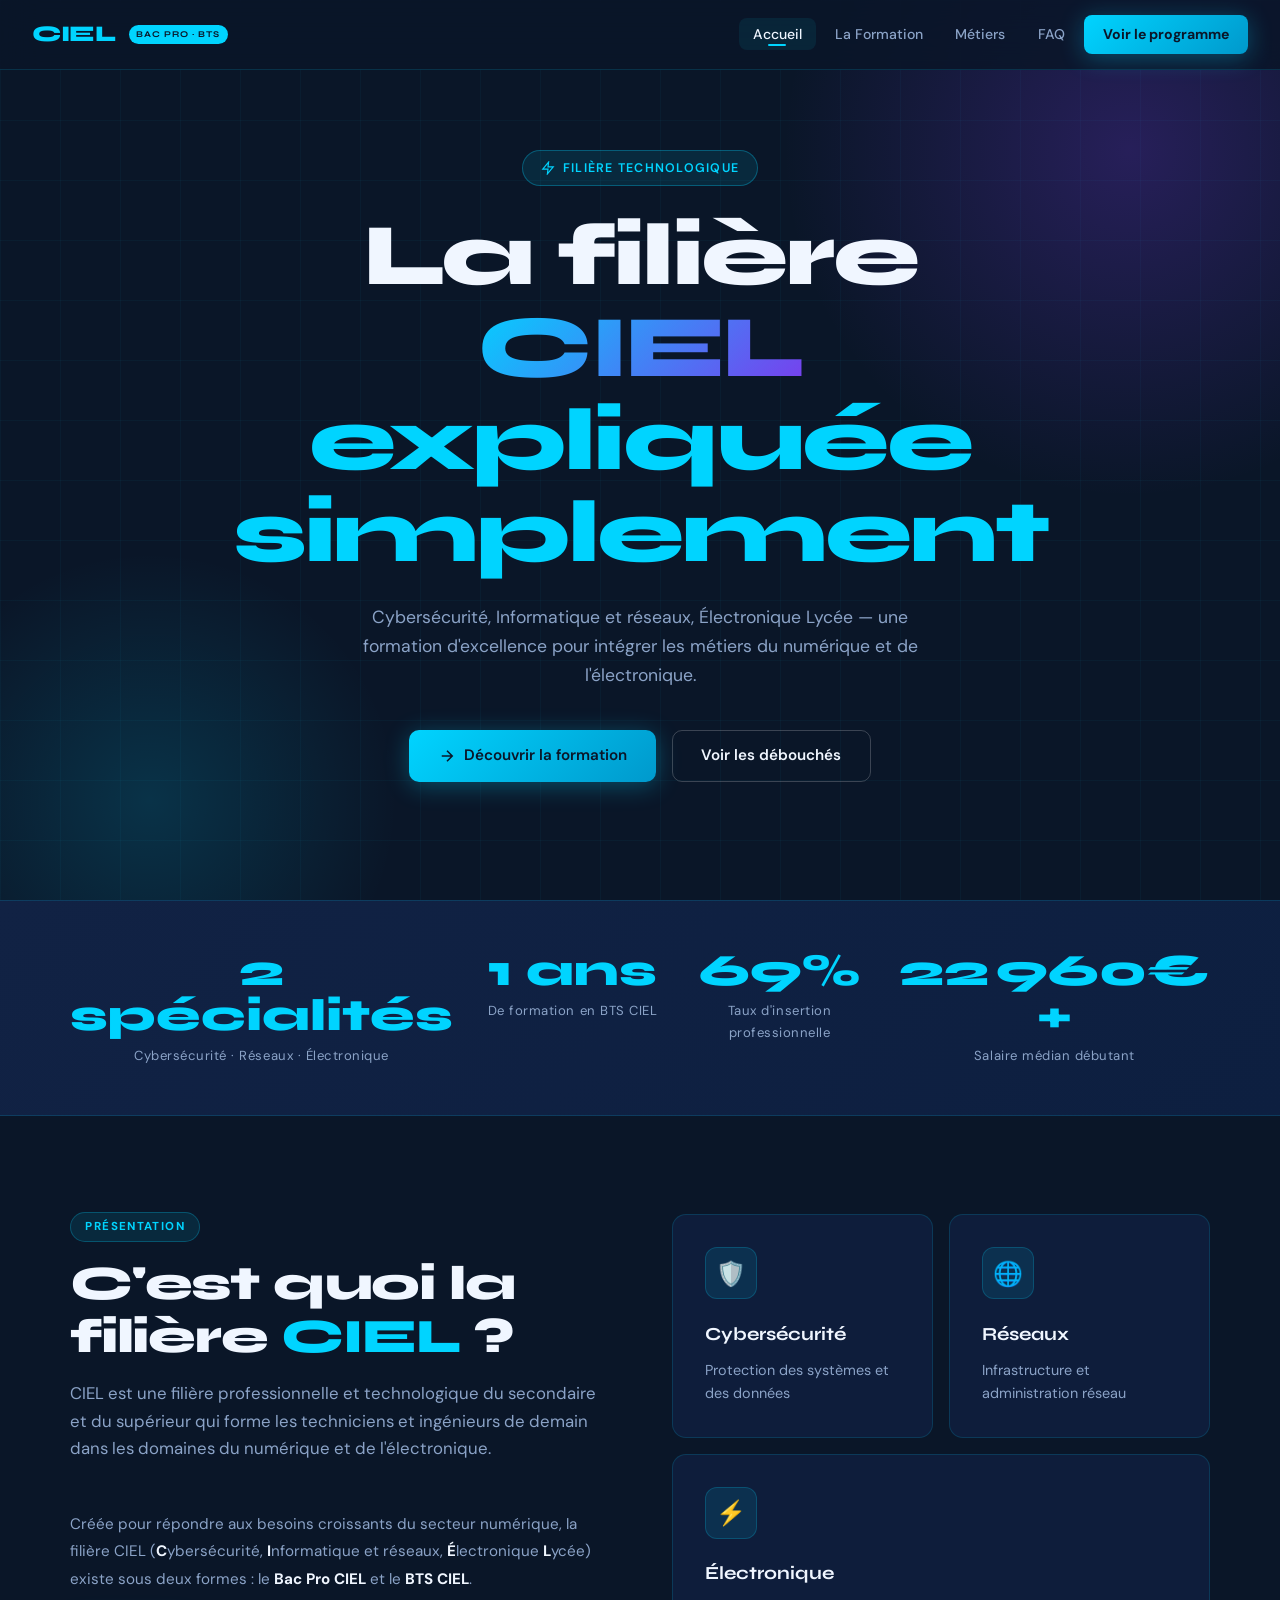
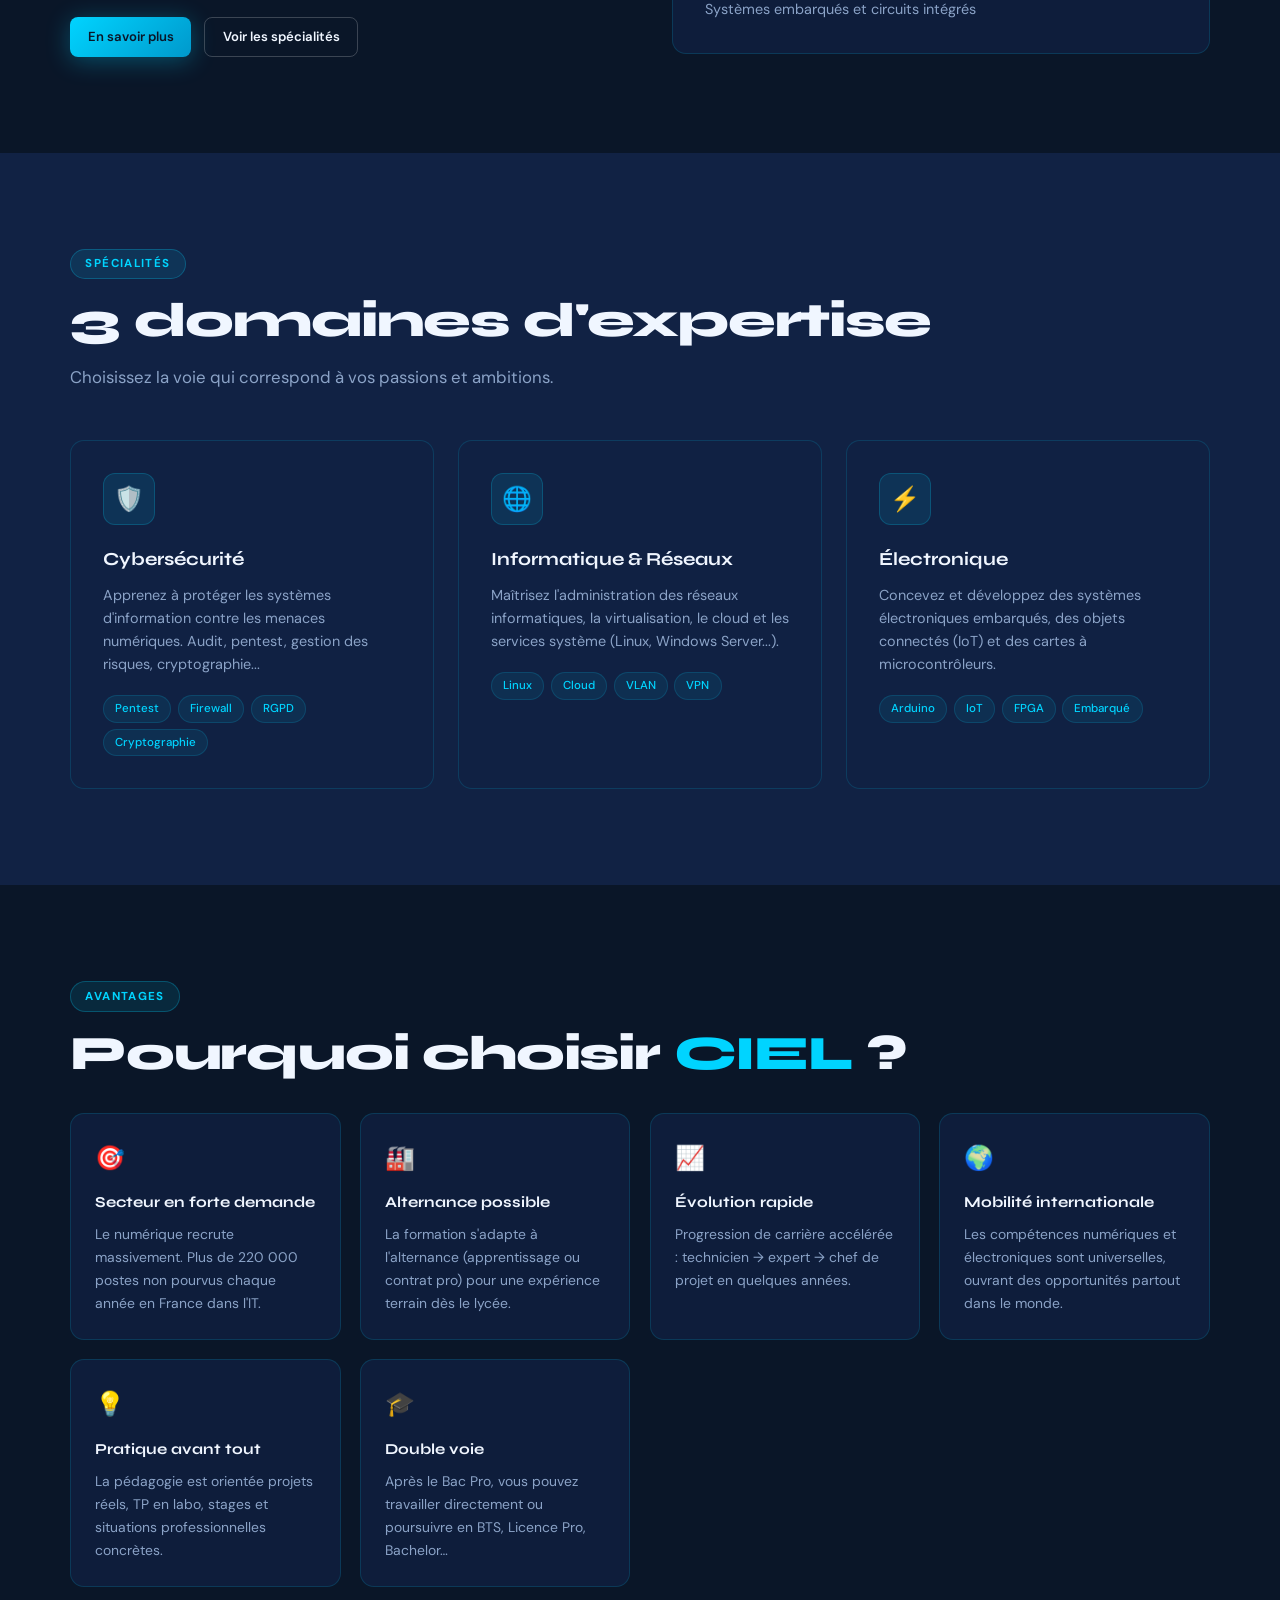
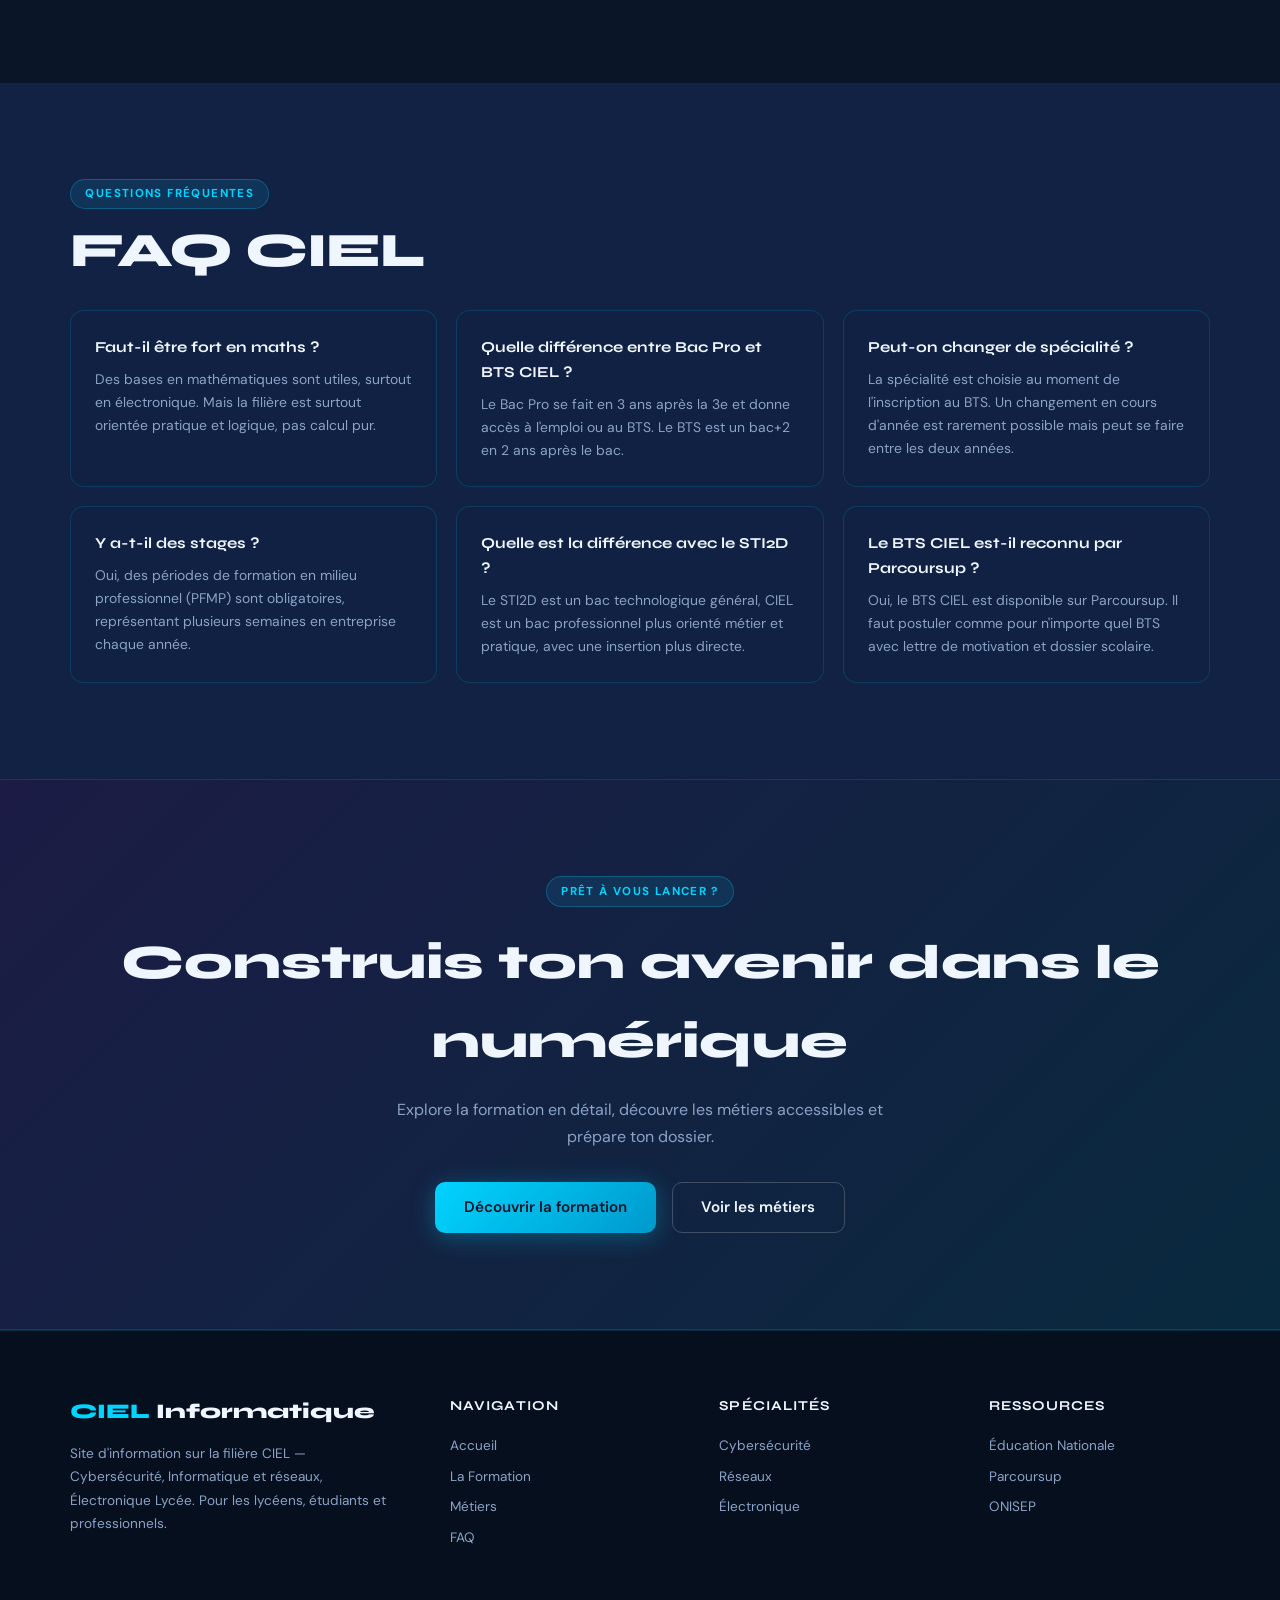
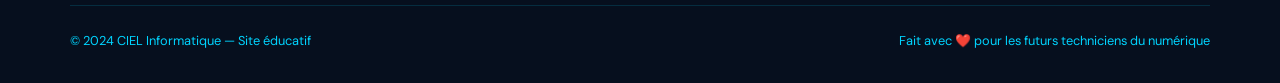
==== index.html @ 50c4d263 "feat: Ajout de la feuille de style et des styles globaux" ====
<!DOCTYPE html>
<html lang="fr">
<head>
  <meta charset="UTF-8" />
  <meta name="viewport" content="width=device-width, initial-scale=1.0" />
  <meta name="description" content="Tout savoir sur la filière CIEL — Cybersécurité, Informatique et réseaux, Électronique — au Bac Pro et BTS." />
  <title>CIEL — Filière Informatique & Électronique</title>
  <link rel="stylesheet" href="style.css" />
  <link rel="icon" href="data:image/svg+xml,<svg xmlns='http://www.w3.org/2000/svg' viewBox='0 0 100 100'><text y='.9em' font-size='90'>💻</text></svg>" />
</head>
<body>

<!-- ===== NAVIGATION ===== -->
<nav>
  <a href="index.html" class="nav-logo">
    <span>CIEL</span>
    <span class="badge">Bac Pro · BTS</span>
  </a>
  <ul class="nav-links">
    <li><a href="index.html" class="active">Accueil</a></li>
    <li><a href="formation.html">La Formation</a></li>
    <li><a href="metiers.html">Métiers</a></li>
    <li><a href="#faq">FAQ</a></li>
    <li><a href="formation.html#programme" class="nav-cta btn btn-primary btn-sm">Voir le programme</a></li>
  </ul>
  <div class="burger" aria-label="Menu" role="button" tabindex="0">
    <span></span><span></span><span></span>
  </div>
</nav>

<!-- ===== HERO ===== -->
<section class="hero">
  <div class="hero-blob2"></div>
  <div class="hero-content">
    <div class="hero-tag">
      <svg viewBox="0 0 24 24" fill="none" stroke="currentColor" stroke-width="2"><path d="M13 2L3 14h9l-1 8 10-12h-9l1-8z"/></svg>
      Filière Technologique
    </div>
    <h1>
      La filière<br>
      <span class="line-gradient">CIEL</span><br>
      <span class="line-accent">expliquée simplement</span>
    </h1>
    <p class="hero-desc">
      Cybersécurité, Informatique et réseaux, Électronique Lycée — une formation d'excellence pour intégrer les métiers du numérique et de l'électronique.
    </p>
    <div class="hero-btns">
      <a href="formation.html" class="btn btn-primary">
        <svg class="btn-icon" viewBox="0 0 24 24" fill="none" stroke="currentColor" stroke-width="2"><path d="M5 12h14M12 5l7 7-7 7"/></svg>
        Découvrir la formation
      </a>
      <a href="metiers.html" class="btn btn-outline">Voir les débouchés</a>
    </div>
  </div>
</section>

<!-- ===== STATS ===== -->
<div class="stats-band">
  <div class="stats-grid">
    <div class="stat-item reveal">
      <div class="stat-number" data-count="3" data-suffix=" spécialités">0 spécialités</div>
      <div class="stat-label">Cybersécurité · Réseaux · Électronique</div>
    </div>
    <div class="stat-item reveal">
      <div class="stat-number" data-count="2" data-suffix=" ans">0 ans</div>
      <div class="stat-label">De formation en BTS CIEL</div>
    </div>
    <div class="stat-item reveal">
      <div class="stat-number" data-count="85" data-suffix="%">0%</div>
      <div class="stat-label">Taux d'insertion professionnelle</div>
    </div>
    <div class="stat-item reveal">
      <div class="stat-number" data-count="28000" data-suffix="€+">0€</div>
      <div class="stat-label">Salaire médian débutant</div>
    </div>
  </div>
</div>

<!-- ===== C'EST QUOI CIEL ===== -->
<section id="quoi">
  <div class="section-inner">
    <div style="display:grid; grid-template-columns:1fr 1fr; gap:4rem; align-items:center;">
      <div class="reveal">
        <div class="section-tag">Présentation</div>
        <h2 class="section-title">C'est quoi la filière <span style="color:var(--accent)">CIEL</span> ?</h2>
        <p class="section-sub">
          CIEL est une filière professionnelle et technologique du secondaire et du supérieur qui forme les techniciens et ingénieurs de demain dans les domaines du numérique et de l'électronique.
        </p>
        <p style="color:var(--gris); font-size:.95rem; line-height:1.8; margin-bottom:1.5rem;">
          Créée pour répondre aux besoins croissants du secteur numérique, la filière CIEL (<strong style="color:var(--blanc)">C</strong>ybersécurité, <strong style="color:var(--blanc)">I</strong>nformatique et réseaux, <strong style="color:var(--blanc)">É</strong>lectronique <strong style="color:var(--blanc)">L</strong>ycée) existe sous deux formes : le <strong style="color:var(--blanc)">Bac Pro CIEL</strong> et le <strong style="color:var(--blanc)">BTS CIEL</strong>.
        </p>
        <div style="display:flex; gap:.8rem; flex-wrap:wrap;">
          <a href="formation.html" class="btn btn-primary btn-sm">En savoir plus</a>
          <a href="#specialites" class="btn btn-outline btn-sm">Voir les spécialités</a>
        </div>
      </div>
      <div class="reveal" style="display:grid; grid-template-columns:1fr 1fr; gap:1rem;">
        <div class="spec-card" style="--grad:linear-gradient(90deg,#00d4ff,#0099cc)">
          <div class="spec-icon">🛡️</div>
          <h3>Cybersécurité</h3>
          <p>Protection des systèmes et des données</p>
        </div>
        <div class="spec-card" style="--grad:linear-gradient(90deg,#7c3aed,#a855f7)">
          <div class="spec-icon">🌐</div>
          <h3>Réseaux</h3>
          <p>Infrastructure et administration réseau</p>
        </div>
        <div class="spec-card" style="grid-column:span 2; --grad:linear-gradient(90deg,#f59e0b,#f97316)">
          <div class="spec-icon">⚡</div>
          <h3>Électronique</h3>
          <p>Systèmes embarqués et circuits intégrés</p>
        </div>
      </div>
    </div>
  </div>
</section>

<!-- ===== LES 3 SPÉCIALITÉS ===== -->
<section id="specialites" style="background:var(--bleu-mid);">
  <div class="section-inner">
    <div class="section-tag reveal">Spécialités</div>
    <h2 class="section-title reveal">3 domaines d'expertise</h2>
    <p class="section-sub reveal">Choisissez la voie qui correspond à vos passions et ambitions.</p>
    <div class="specs-grid">

      <!-- Cybersécurité -->
      <div class="spec-card reveal" style="--grad:linear-gradient(90deg,#00d4ff,#0099cc)">
        <div class="spec-icon">🛡️</div>
        <h3>Cybersécurité</h3>
        <p>Apprenez à protéger les systèmes d'information contre les menaces numériques. Audit, pentest, gestion des risques, cryptographie...</p>
        <div class="spec-tag-row">
          <span class="tag-pill">Pentest</span>
          <span class="tag-pill">Firewall</span>
          <span class="tag-pill">RGPD</span>
          <span class="tag-pill">Cryptographie</span>
        </div>
      </div>

      <!-- Informatique & Réseaux -->
      <div class="spec-card reveal" style="--grad:linear-gradient(90deg,#7c3aed,#a855f7)">
        <div class="spec-icon">🌐</div>
        <h3>Informatique & Réseaux</h3>
        <p>Maîtrisez l'administration des réseaux informatiques, la virtualisation, le cloud et les services système (Linux, Windows Server...).</p>
        <div class="spec-tag-row">
          <span class="tag-pill">Linux</span>
          <span class="tag-pill">Cloud</span>
          <span class="tag-pill">VLAN</span>
          <span class="tag-pill">VPN</span>
        </div>
      </div>

      <!-- Électronique -->
      <div class="spec-card reveal" style="--grad:linear-gradient(90deg,#f59e0b,#f97316)">
        <div class="spec-icon">⚡</div>
        <h3>Électronique</h3>
        <p>Concevez et développez des systèmes électroniques embarqués, des objets connectés (IoT) et des cartes à microcontrôleurs.</p>
        <div class="spec-tag-row">
          <span class="tag-pill">Arduino</span>
          <span class="tag-pill">IoT</span>
          <span class="tag-pill">FPGA</span>
          <span class="tag-pill">Embarqué</span>
        </div>
      </div>

    </div>
  </div>
</section>

<!-- ===== POURQUOI CHOISIR CIEL ===== -->
<section id="pourquoi">
  <div class="section-inner">
    <div class="section-tag reveal">Avantages</div>
    <h2 class="section-title reveal">Pourquoi choisir <span style="color:var(--accent)">CIEL</span> ?</h2>
    <div style="display:grid; grid-template-columns:repeat(auto-fit, minmax(260px,1fr)); gap:1.2rem; margin-top:2rem;">

      <div class="faq-item reveal">
        <div style="font-size:1.5rem; margin-bottom:.8rem;">🎯</div>
        <h4>Secteur en forte demande</h4>
        <p>Le numérique recrute massivement. Plus de 220 000 postes non pourvus chaque année en France dans l'IT.</p>
      </div>
      <div class="faq-item reveal">
        <div style="font-size:1.5rem; margin-bottom:.8rem;">🏭</div>
        <h4>Alternance possible</h4>
        <p>La formation s'adapte à l'alternance (apprentissage ou contrat pro) pour une expérience terrain dès le lycée.</p>
      </div>
      <div class="faq-item reveal">
        <div style="font-size:1.5rem; margin-bottom:.8rem;">📈</div>
        <h4>Évolution rapide</h4>
        <p>Progression de carrière accélérée : technicien → expert → chef de projet en quelques années.</p>
      </div>
      <div class="faq-item reveal">
        <div style="font-size:1.5rem; margin-bottom:.8rem;">🌍</div>
        <h4>Mobilité internationale</h4>
        <p>Les compétences numériques et électroniques sont universelles, ouvrant des opportunités partout dans le monde.</p>
      </div>
      <div class="faq-item reveal">
        <div style="font-size:1.5rem; margin-bottom:.8rem;">💡</div>
        <h4>Pratique avant tout</h4>
        <p>La pédagogie est orientée projets réels, TP en labo, stages et situations professionnelles concrètes.</p>
      </div>
      <div class="faq-item reveal">
        <div style="font-size:1.5rem; margin-bottom:.8rem;">🎓</div>
        <h4>Double voie</h4>
        <p>Après le Bac Pro, vous pouvez travailler directement ou poursuivre en BTS, Licence Pro, Bachelor…</p>
      </div>

    </div>
  </div>
</section>

<!-- ===== FAQ ===== -->
<section id="faq" style="background:var(--bleu-mid);">
  <div class="section-inner">
    <div class="section-tag reveal">Questions fréquentes</div>
    <h2 class="section-title reveal">FAQ CIEL</h2>
    <div class="faq-grid" style="margin-top:2rem;">

      <div class="faq-item reveal">
        <h4>Faut-il être fort en maths ?</h4>
        <p>Des bases en mathématiques sont utiles, surtout en électronique. Mais la filière est surtout orientée pratique et logique, pas calcul pur.</p>
      </div>
      <div class="faq-item reveal">
        <h4>Quelle différence entre Bac Pro et BTS CIEL ?</h4>
        <p>Le Bac Pro se fait en 3 ans après la 3e et donne accès à l'emploi ou au BTS. Le BTS est un bac+2 en 2 ans après le bac.</p>
      </div>
      <div class="faq-item reveal">
        <h4>Peut-on changer de spécialité ?</h4>
        <p>La spécialité est choisie au moment de l'inscription au BTS. Un changement en cours d'année est rarement possible mais peut se faire entre les deux années.</p>
      </div>
      <div class="faq-item reveal">
        <h4>Y a-t-il des stages ?</h4>
        <p>Oui, des périodes de formation en milieu professionnel (PFMP) sont obligatoires, représentant plusieurs semaines en entreprise chaque année.</p>
      </div>
      <div class="faq-item reveal">
        <h4>Quelle est la différence avec le STI2D ?</h4>
        <p>Le STI2D est un bac technologique général, CIEL est un bac professionnel plus orienté métier et pratique, avec une insertion plus directe.</p>
      </div>
      <div class="faq-item reveal">
        <h4>Le BTS CIEL est-il reconnu par Parcoursup ?</h4>
        <p>Oui, le BTS CIEL est disponible sur Parcoursup. Il faut postuler comme pour n'importe quel BTS avec lettre de motivation et dossier scolaire.</p>
      </div>

    </div>
  </div>
</section>

<!-- ===== CTA ===== -->
<section class="cta-section">
  <div class="reveal">
    <div class="section-tag" style="display:inline-block; margin-bottom:1rem;">Prêt à vous lancer ?</div>
    <h2>Construis ton avenir dans le numérique</h2>
    <p>Explore la formation en détail, découvre les métiers accessibles et prépare ton dossier.</p>
    <div style="display:flex; gap:1rem; justify-content:center; flex-wrap:wrap;">
      <a href="formation.html" class="btn btn-primary">Découvrir la formation</a>
      <a href="metiers.html" class="btn btn-outline">Voir les métiers</a>
    </div>
  </div>
</section>

<!-- ===== FOOTER ===== -->
<footer>
  <div class="footer-inner">
    <div class="footer-top">
      <div class="footer-brand">
        <div class="footer-logo"><span>CIEL</span> Informatique</div>
        <p>Site d'information sur la filière CIEL — Cybersécurité, Informatique et réseaux, Électronique Lycée. Pour les lycéens, étudiants et professionnels.</p>
      </div>
      <div class="footer-col">
        <h5>Navigation</h5>
        <a href="index.html">Accueil</a>
        <a href="formation.html">La Formation</a>
        <a href="metiers.html">Métiers</a>
        <a href="#faq">FAQ</a>
      </div>
      <div class="footer-col">
        <h5>Spécialités</h5>
        <a href="formation.html#cybersec">Cybersécurité</a>
        <a href="formation.html#reseaux">Réseaux</a>
        <a href="formation.html#elec">Électronique</a>
      </div>
      <div class="footer-col">
        <h5>Ressources</h5>
        <a href="https://www.education.gouv.fr" target="_blank" rel="noopener">Éducation Nationale</a>
        <a href="https://www.parcoursup.gouv.fr" target="_blank" rel="noopener">Parcoursup</a>
        <a href="https://www.onisep.fr" target="_blank" rel="noopener">ONISEP</a>
      </div>
    </div>
    <div class="footer-bottom">
      <span>© 2024 CIEL Informatique — Site éducatif</span>
      <span>Fait avec <span>❤️</span> pour les futurs techniciens du numérique</span>
    </div>
  </div>
</footer>

<script src="script.js"></script>
</body>
</html>
---- style.css ----
/* ===========================
   CIEL — Stylesheet Global
   =========================== */

@import url('https://fonts.googleapis.com/css2?family=Syne:wght@400;600;700;800&family=DM+Sans:ital,wght@0,300;0,400;0,500;1,300&display=swap');

/* ---- Variables ---- */
:root {
  --bleu:       #0a1628;
  --bleu-mid:   #112244;
  --accent:     #00d4ff;
  --accent2:    #7c3aed;
  --jaune:      #f59e0b;
  --blanc:      #f0f6ff;
  --gris:       #8ba3c7;
  --card-bg:    rgba(17, 34, 68, 0.7);
  --border:     rgba(0, 212, 255, 0.15);
  --radius:     14px;
  --transition: .35s cubic-bezier(.4,0,.2,1);
}

/* ---- Reset ---- */
*, *::before, *::after { box-sizing: border-box; margin: 0; padding: 0; }
html { scroll-behavior: smooth; font-size: 16px; }
body {
  font-family: 'DM Sans', sans-serif;
  background: var(--bleu);
  color: var(--blanc);
  overflow-x: hidden;
  line-height: 1.65;
}
img { max-width: 100%; display: block; }
a { color: inherit; text-decoration: none; }
ul { list-style: none; }

/* ---- Scrollbar ---- */
::-webkit-scrollbar { width: 6px; }
::-webkit-scrollbar-track { background: var(--bleu); }
::-webkit-scrollbar-thumb { background: var(--accent); border-radius: 3px; }

/* ============================
   NAVIGATION
   ============================ */
nav {
  position: fixed; top: 0; left: 0; right: 0; z-index: 999;
  padding: 0 2rem;
  display: flex; align-items: center; justify-content: space-between;
  height: 70px;
  background: rgba(10, 22, 40, 0.85);
  backdrop-filter: blur(18px);
  border-bottom: 1px solid var(--border);
  transition: background var(--transition);
}
nav.scrolled { background: rgba(10, 22, 40, 0.98); }

.nav-logo {
  display: flex; align-items: center; gap: .6rem;
  font-family: 'Syne', sans-serif;
  font-size: 1.4rem; font-weight: 800;
  letter-spacing: -.02em;
}
.nav-logo span { color: var(--accent); }
.nav-logo .badge {
  font-size: .55rem; font-weight: 700; letter-spacing: .12em;
  background: var(--accent); color: var(--bleu);
  padding: 2px 7px; border-radius: 50px; margin-left: 4px;
  text-transform: uppercase;
}

.nav-links { display: flex; align-items: center; gap: .25rem; }
.nav-links a {
  padding: .45rem .9rem;
  border-radius: 8px;
  font-size: .88rem; font-weight: 500;
  color: var(--gris);
  transition: color var(--transition), background var(--transition);
  position: relative;
}
.nav-links a:hover, .nav-links a.active {
  color: var(--blanc);
  background: rgba(0,212,255,.08);
}
.nav-links a.active::after {
  content: '';
  position: absolute; bottom: 4px; left: 50%; transform: translateX(-50%);
  width: 18px; height: 2px;
  background: var(--accent); border-radius: 2px;
}

.nav-cta {
  background: linear-gradient(135deg, var(--accent), var(--accent2));
  color: var(--bleu) !important;
  font-weight: 700 !important;
  padding: .5rem 1.2rem !important;
}
.nav-cta:hover { opacity: .85; transform: translateY(-1px); }

/* Burger */
.burger { display: none; flex-direction: column; gap: 5px; cursor: pointer; padding: 4px; }
.burger span {
  display: block; width: 24px; height: 2px;
  background: var(--blanc); border-radius: 2px;
  transition: transform .3s, opacity .3s;
}
.burger.open span:nth-child(1) { transform: translateY(7px) rotate(45deg); }
.burger.open span:nth-child(2) { opacity: 0; }
.burger.open span:nth-child(3) { transform: translateY(-7px) rotate(-45deg); }

/* ============================
   HERO
   ============================ */
.hero {
  min-height: 100vh;
  display: flex; align-items: center; justify-content: center;
  padding: 6rem 2rem 4rem;
  position: relative;
  overflow: hidden;
}

/* Grille animée en fond */
.hero::before {
  content: '';
  position: absolute; inset: 0;
  background-image:
    linear-gradient(rgba(0,212,255,.04) 1px, transparent 1px),
    linear-gradient(90deg, rgba(0,212,255,.04) 1px, transparent 1px);
  background-size: 60px 60px;
  animation: gridMove 20s linear infinite;
}
@keyframes gridMove {
  0%   { transform: translateY(0); }
  100% { transform: translateY(60px); }
}

/* Blob lumineux */
.hero::after {
  content: '';
  position: absolute;
  width: 700px; height: 700px;
  top: -200px; right: -200px;
  border-radius: 50%;
  background: radial-gradient(circle, rgba(124,58,237,.25) 0%, transparent 70%);
  pointer-events: none;
}
.hero-blob2 {
  position: absolute;
  width: 500px; height: 500px;
  bottom: -150px; left: -100px;
  border-radius: 50%;
  background: radial-gradient(circle, rgba(0,212,255,.15) 0%, transparent 70%);
  pointer-events: none;
}

.hero-content {
  position: relative; z-index: 1;
  max-width: 820px; text-align: center;
}

.hero-tag {
  display: inline-flex; align-items: center; gap: .5rem;
  background: rgba(0,212,255,.1);
  border: 1px solid rgba(0,212,255,.3);
  border-radius: 50px;
  padding: .4rem 1.1rem;
  font-size: .78rem; font-weight: 600; letter-spacing: .1em;
  color: var(--accent); text-transform: uppercase;
  margin-bottom: 1.5rem;
  animation: fadeDown .7s ease both;
}
.hero-tag svg { width: 14px; height: 14px; }

.hero h1 {
  font-family: 'Syne', sans-serif;
  font-size: clamp(2.8rem, 7vw, 5.5rem);
  font-weight: 800;
  line-height: 1.05;
  letter-spacing: -.03em;
  margin-bottom: 1.5rem;
  animation: fadeDown .7s .1s ease both;
}
.hero h1 .line-accent { color: var(--accent); }
.hero h1 .line-gradient {
  background: linear-gradient(135deg, var(--accent), var(--accent2));
  -webkit-background-clip: text;
  -webkit-text-fill-color: transparent;
  background-clip: text;
}

.hero-desc {
  font-size: 1.1rem; color: var(--gris); max-width: 580px; margin: 0 auto 2.5rem;
  animation: fadeDown .7s .2s ease both;
}

.hero-btns {
  display: flex; gap: 1rem; justify-content: center; flex-wrap: wrap;
  animation: fadeDown .7s .3s ease both;
}

/* ============================
   BOUTONS
   ============================ */
.btn {
  display: inline-flex; align-items: center; gap: .5rem;
  padding: .75rem 1.8rem;
  border-radius: 10px;
  font-family: 'DM Sans', sans-serif;
  font-size: .95rem; font-weight: 600;
  cursor: pointer; border: none;
  transition: transform var(--transition), box-shadow var(--transition), opacity var(--transition);
  text-decoration: none;
}
.btn:hover { transform: translateY(-2px); }
.btn:active { transform: translateY(0); }

.btn-primary {
  background: linear-gradient(135deg, var(--accent), #0099cc);
  color: var(--bleu);
  box-shadow: 0 4px 24px rgba(0,212,255,.3);
}
.btn-primary:hover { box-shadow: 0 8px 32px rgba(0,212,255,.45); }

.btn-outline {
  background: transparent;
  color: var(--blanc);
  border: 1px solid rgba(255,255,255,.2);
}
.btn-outline:hover { background: rgba(255,255,255,.06); border-color: rgba(255,255,255,.4); }

.btn-purple {
  background: linear-gradient(135deg, var(--accent2), #a855f7);
  color: #fff;
  box-shadow: 0 4px 24px rgba(124,58,237,.3);
}
.btn-purple:hover { box-shadow: 0 8px 32px rgba(124,58,237,.45); }

.btn-sm { padding: .5rem 1.1rem; font-size: .82rem; border-radius: 8px; }
.btn-icon { width: 18px; height: 18px; flex-shrink: 0; }

/* ============================
   SECTIONS COMMUNES
   ============================ */
section { padding: 6rem 2rem; }

.section-inner { max-width: 1140px; margin: 0 auto; }

.section-tag {
  display: inline-block;
  background: rgba(0,212,255,.1);
  border: 1px solid rgba(0,212,255,.25);
  border-radius: 50px;
  padding: .3rem .9rem;
  font-size: .72rem; font-weight: 700; letter-spacing: .12em;
  color: var(--accent); text-transform: uppercase;
  margin-bottom: 1rem;
}

.section-title {
  font-family: 'Syne', sans-serif;
  font-size: clamp(2rem, 4vw, 3rem);
  font-weight: 800; letter-spacing: -.025em;
  line-height: 1.1;
  margin-bottom: 1rem;
}

.section-sub { color: var(--gris); max-width: 560px; margin-bottom: 3rem; font-size: 1.05rem; }

/* ============================
   STATS BAND
   ============================ */
.stats-band {
  background: linear-gradient(135deg, var(--bleu-mid), #0d1f40);
  border-top: 1px solid var(--border);
  border-bottom: 1px solid var(--border);
  padding: 3rem 2rem;
}
.stats-grid {
  max-width: 1140px; margin: 0 auto;
  display: grid; grid-template-columns: repeat(4, 1fr);
  gap: 2rem; text-align: center;
}
.stat-item {}
.stat-number {
  font-family: 'Syne', sans-serif;
  font-size: 2.8rem; font-weight: 800;
  color: var(--accent);
  line-height: 1;
}
.stat-label { font-size: .82rem; color: var(--gris); margin-top: .4rem; letter-spacing: .04em; }

/* ============================
   CARDS SPÉCIALITÉS
   ============================ */
.specs-grid {
  display: grid;
  grid-template-columns: repeat(auto-fit, minmax(300px, 1fr));
  gap: 1.5rem;
}

.spec-card {
  background: var(--card-bg);
  border: 1px solid var(--border);
  border-radius: var(--radius);
  padding: 2rem;
  position: relative;
  overflow: hidden;
  transition: transform var(--transition), border-color var(--transition), box-shadow var(--transition);
  cursor: pointer;
}
.spec-card::before {
  content: '';
  position: absolute; top: 0; left: 0; right: 0;
  height: 3px;
  background: var(--grad, linear-gradient(90deg, var(--accent), var(--accent2)));
  opacity: 0;
  transition: opacity var(--transition);
}
.spec-card:hover { transform: translateY(-5px); border-color: rgba(0,212,255,.35); box-shadow: 0 20px 50px rgba(0,0,0,.4); }
.spec-card:hover::before { opacity: 1; }

.spec-icon {
  width: 52px; height: 52px;
  background: rgba(0,212,255,.1);
  border: 1px solid rgba(0,212,255,.2);
  border-radius: 12px;
  display: flex; align-items: center; justify-content: center;
  margin-bottom: 1.2rem;
  font-size: 1.5rem;
}
.spec-card h3 {
  font-family: 'Syne', sans-serif;
  font-size: 1.15rem; font-weight: 700;
  margin-bottom: .6rem;
}
.spec-card p { font-size: .9rem; color: var(--gris); line-height: 1.6; }
.spec-tag-row { display: flex; flex-wrap: wrap; gap: .4rem; margin-top: 1.2rem; }
.tag-pill {
  background: rgba(0,212,255,.08);
  border: 1px solid rgba(0,212,255,.15);
  border-radius: 50px;
  padding: .2rem .7rem;
  font-size: .72rem; color: var(--accent); font-weight: 500;
}

/* ============================
   PROGRAMME / ACCORDION
   ============================ */
.programme-section { background: var(--bleu-mid); }

.accordion-list { display: flex; flex-direction: column; gap: .75rem; max-width: 780px; }

.accordion-item {
  background: var(--card-bg);
  border: 1px solid var(--border);
  border-radius: var(--radius);
  overflow: hidden;
}
.accordion-header {
  width: 100%;
  display: flex; align-items: center; justify-content: space-between;
  padding: 1.1rem 1.4rem;
  background: none; border: none; cursor: pointer;
  color: var(--blanc);
  font-family: 'DM Sans', sans-serif;
  font-size: .97rem; font-weight: 600;
  text-align: left;
  transition: background var(--transition);
  gap: 1rem;
}
.accordion-header:hover { background: rgba(0,212,255,.05); }
.accordion-icon {
  width: 22px; height: 22px; flex-shrink: 0;
  border-radius: 50%;
  background: rgba(0,212,255,.12);
  display: flex; align-items: center; justify-content: center;
  transition: transform var(--transition), background var(--transition);
}
.accordion-icon svg { width: 12px; height: 12px; stroke: var(--accent); }
.accordion-item.open .accordion-icon { transform: rotate(180deg); background: var(--accent); }
.accordion-item.open .accordion-icon svg { stroke: var(--bleu); }

.accordion-body {
  max-height: 0; overflow: hidden;
  transition: max-height .4s cubic-bezier(.4,0,.2,1), padding .3s;
}
.accordion-body.open { max-height: 600px; }
.accordion-body-inner {
  padding: 0 1.4rem 1.4rem;
  color: var(--gris); font-size: .9rem; line-height: 1.7;
}
.accordion-body-inner ul { margin-top: .6rem; padding-left: 1rem; }
.accordion-body-inner li { margin-bottom: .35rem; position: relative; }
.accordion-body-inner li::before {
  content: '→'; position: absolute; left: -1rem; color: var(--accent);
}

/* ============================
   DÉBOUCHÉS CARDS
   ============================ */
.metiers-grid {
  display: grid;
  grid-template-columns: repeat(auto-fit, minmax(260px, 1fr));
  gap: 1.5rem;
}
.metier-card {
  background: var(--card-bg);
  border: 1px solid var(--border);
  border-radius: var(--radius);
  padding: 1.8rem;
  display: flex; flex-direction: column;
  transition: transform var(--transition), border-color var(--transition);
}
.metier-card:hover { transform: translateY(-4px); border-color: rgba(124,58,237,.4); }
.metier-card .emoji { font-size: 2rem; margin-bottom: 1rem; }
.metier-card h3 {
  font-family: 'Syne', sans-serif; font-weight: 700;
  margin-bottom: .5rem; font-size: 1rem;
}
.metier-card p { font-size: .85rem; color: var(--gris); flex: 1; }
.metier-card .salary {
  margin-top: 1rem;
  font-size: .78rem; font-weight: 700;
  color: var(--jaune);
  background: rgba(245,158,11,.1);
  border: 1px solid rgba(245,158,11,.2);
  padding: .25rem .7rem; border-radius: 50px;
  display: inline-block;
}

/* ============================
   POURSUITE ETUDES
   ============================ */
.etudes-grid {
  display: grid;
  grid-template-columns: repeat(auto-fit, minmax(200px, 1fr));
  gap: 1.2rem;
}
.etude-card {
  background: var(--card-bg);
  border: 1px solid var(--border);
  border-radius: var(--radius);
  padding: 1.5rem;
  text-align: center;
  transition: transform var(--transition), border-color var(--transition);
}
.etude-card:hover { transform: translateY(-4px); border-color: rgba(0,212,255,.35); }
.etude-card .niveau {
  font-family: 'Syne', sans-serif;
  font-size: 1.8rem; font-weight: 800;
  color: var(--accent);
}
.etude-card h4 { font-size: .9rem; font-weight: 600; margin: .4rem 0 .3rem; }
.etude-card p { font-size: .78rem; color: var(--gris); }

/* ============================
   TIMELINE
   ============================ */
.timeline { position: relative; max-width: 700px; padding-left: 2rem; }
.timeline::before {
  content: '';
  position: absolute; left: 0; top: 0; bottom: 0;
  width: 2px;
  background: linear-gradient(to bottom, var(--accent), var(--accent2));
}
.tl-item { position: relative; margin-bottom: 2.5rem; }
.tl-dot {
  position: absolute; left: -2.55rem; top: 4px;
  width: 14px; height: 14px;
  border-radius: 50%;
  background: var(--accent);
  border: 3px solid var(--bleu);
  box-shadow: 0 0 0 3px rgba(0,212,255,.2);
}
.tl-year {
  font-size: .72rem; font-weight: 700; letter-spacing: .12em;
  color: var(--accent); text-transform: uppercase;
  margin-bottom: .3rem;
}
.tl-item h3 {
  font-family: 'Syne', sans-serif; font-weight: 700;
  font-size: 1rem; margin-bottom: .35rem;
}
.tl-item p { font-size: .88rem; color: var(--gris); }

/* ============================
   FAQ
   ============================ */
.faq-grid { display: grid; grid-template-columns: repeat(auto-fit, minmax(300px, 1fr)); gap: 1.2rem; }
.faq-item {
  background: var(--card-bg);
  border: 1px solid var(--border);
  border-radius: var(--radius);
  padding: 1.5rem;
}
.faq-item h4 { font-family: 'Syne', sans-serif; font-weight: 700; margin-bottom: .5rem; font-size: .95rem; }
.faq-item p { font-size: .87rem; color: var(--gris); }

/* ============================
   CTA SECTION
   ============================ */
.cta-section {
  background: linear-gradient(135deg, rgba(124,58,237,.15), rgba(0,212,255,.1));
  border-top: 1px solid var(--border);
  border-bottom: 1px solid var(--border);
  text-align: center; padding: 6rem 2rem;
}
.cta-section h2 {
  font-family: 'Syne', sans-serif;
  font-size: clamp(1.8rem, 4vw, 3rem);
  font-weight: 800; margin-bottom: 1rem;
}
.cta-section p { color: var(--gris); max-width: 500px; margin: 0 auto 2rem; }

/* ============================
   FOOTER
   ============================ */
footer {
  background: #060f1e;
  border-top: 1px solid var(--border);
  padding: 4rem 2rem 2rem;
}
.footer-inner { max-width: 1140px; margin: 0 auto; }
.footer-top {
  display: grid;
  grid-template-columns: 1.5fr repeat(3, 1fr);
  gap: 3rem;
  margin-bottom: 3rem;
}
.footer-brand { }
.footer-logo {
  font-family: 'Syne', sans-serif;
  font-size: 1.3rem; font-weight: 800;
  margin-bottom: .8rem;
}
.footer-logo span { color: var(--accent); }
.footer-brand p { font-size: .85rem; color: var(--gris); line-height: 1.7; }

.footer-col h5 {
  font-family: 'Syne', sans-serif;
  font-size: .85rem; font-weight: 700;
  letter-spacing: .08em; text-transform: uppercase;
  color: var(--blanc); margin-bottom: 1.1rem;
}
.footer-col a {
  display: block; font-size: .85rem;
  color: var(--gris); margin-bottom: .5rem;
  transition: color var(--transition);
}
.footer-col a:hover { color: var(--accent); }

.footer-bottom {
  border-top: 1px solid var(--border);
  padding-top: 1.5rem;
  display: flex; justify-content: space-between; align-items: center;
  flex-wrap: wrap; gap: 1rem;
  font-size: .8rem; color: var(--gris);
}
.footer-bottom span { color: var(--accent); }

/* ============================
   PAGE INTERNE HERO
   ============================ */
.page-hero {
  padding: 9rem 2rem 4rem;
  text-align: center;
  position: relative; overflow: hidden;
}
.page-hero::before {
  content: '';
  position: absolute; inset: 0;
  background-image:
    linear-gradient(rgba(0,212,255,.03) 1px, transparent 1px),
    linear-gradient(90deg, rgba(0,212,255,.03) 1px, transparent 1px);
  background-size: 50px 50px;
}
.page-hero-content { position: relative; z-index: 1; max-width: 700px; margin: 0 auto; }
.page-hero h1 {
  font-family: 'Syne', sans-serif;
  font-size: clamp(2.2rem, 5vw, 3.8rem);
  font-weight: 800; letter-spacing: -.025em; margin-bottom: 1rem;
}
.page-hero p { color: var(--gris); font-size: 1.05rem; }

/* ============================
   REVEAL ANIMATIONS
   ============================ */
.reveal {
  opacity: 0; transform: translateY(30px);
  transition: opacity .7s ease, transform .7s ease;
}
.reveal.visible { opacity: 1; transform: none; }

@keyframes fadeDown {
  from { opacity: 0; transform: translateY(-20px); }
  to   { opacity: 1; transform: none; }
}

/* ============================
   BREADCRUMB
   ============================ */
.breadcrumb {
  max-width: 1140px; margin: 0 auto;
  display: flex; align-items: center; gap: .5rem;
  font-size: .8rem; color: var(--gris);
  padding: 1.2rem 2rem 0;
}
.breadcrumb a { color: var(--accent); }
.breadcrumb a:hover { text-decoration: underline; }
.breadcrumb svg { width: 12px; }

/* ============================
   TABS
   ============================ */
.tabs-nav {
  display: flex; gap: .4rem; flex-wrap: wrap;
  margin-bottom: 2rem;
  border-bottom: 1px solid var(--border);
  padding-bottom: .5rem;
}
.tab-btn {
  padding: .55rem 1.2rem;
  border-radius: 8px 8px 0 0;
  background: none; border: none; cursor: pointer;
  font-family: 'DM Sans', sans-serif;
  font-size: .88rem; font-weight: 500;
  color: var(--gris);
  transition: color var(--transition), background var(--transition);
}
.tab-btn.active { color: var(--accent); background: rgba(0,212,255,.06); }
.tab-btn:hover:not(.active) { color: var(--blanc); }

.tab-panel { display: none; }
.tab-panel.active { display: block; }

/* ============================
   PROGRESS BARS
   ============================ */
.skill-bar { margin-bottom: 1.2rem; }
.skill-bar-top { display: flex; justify-content: space-between; margin-bottom: .4rem; font-size: .85rem; }
.skill-bar-track {
  height: 6px; background: rgba(255,255,255,.06);
  border-radius: 3px; overflow: hidden;
}
.skill-bar-fill {
  height: 100%; border-radius: 3px;
  background: linear-gradient(90deg, var(--accent), var(--accent2));
  width: 0%;
  transition: width 1.2s cubic-bezier(.4,0,.2,1);
}

/* ============================
   RESPONSIVE
   ============================ */
@media (max-width: 900px) {
  .stats-grid { grid-template-columns: repeat(2, 1fr); }
  .footer-top { grid-template-columns: 1fr 1fr; }
}

@media (max-width: 640px) {
  nav { padding: 0 1rem; }
  .nav-links { display: none; flex-direction: column; position: fixed; inset: 70px 0 0; background: rgba(10,22,40,.98); padding: 2rem; gap: .5rem; }
  .nav-links.open { display: flex; }
  .nav-links a { padding: .9rem 1rem; font-size: 1rem; }
  .burger { display: flex; }
  section { padding: 4rem 1.2rem; }
  .stats-grid { grid-template-columns: repeat(2, 1fr); }
  .footer-top { grid-template-columns: 1fr; gap: 2rem; }
  .hero-btns { flex-direction: column; align-items: center; }
  .btn { width: 100%; justify-content: center; max-width: 300px; }
}
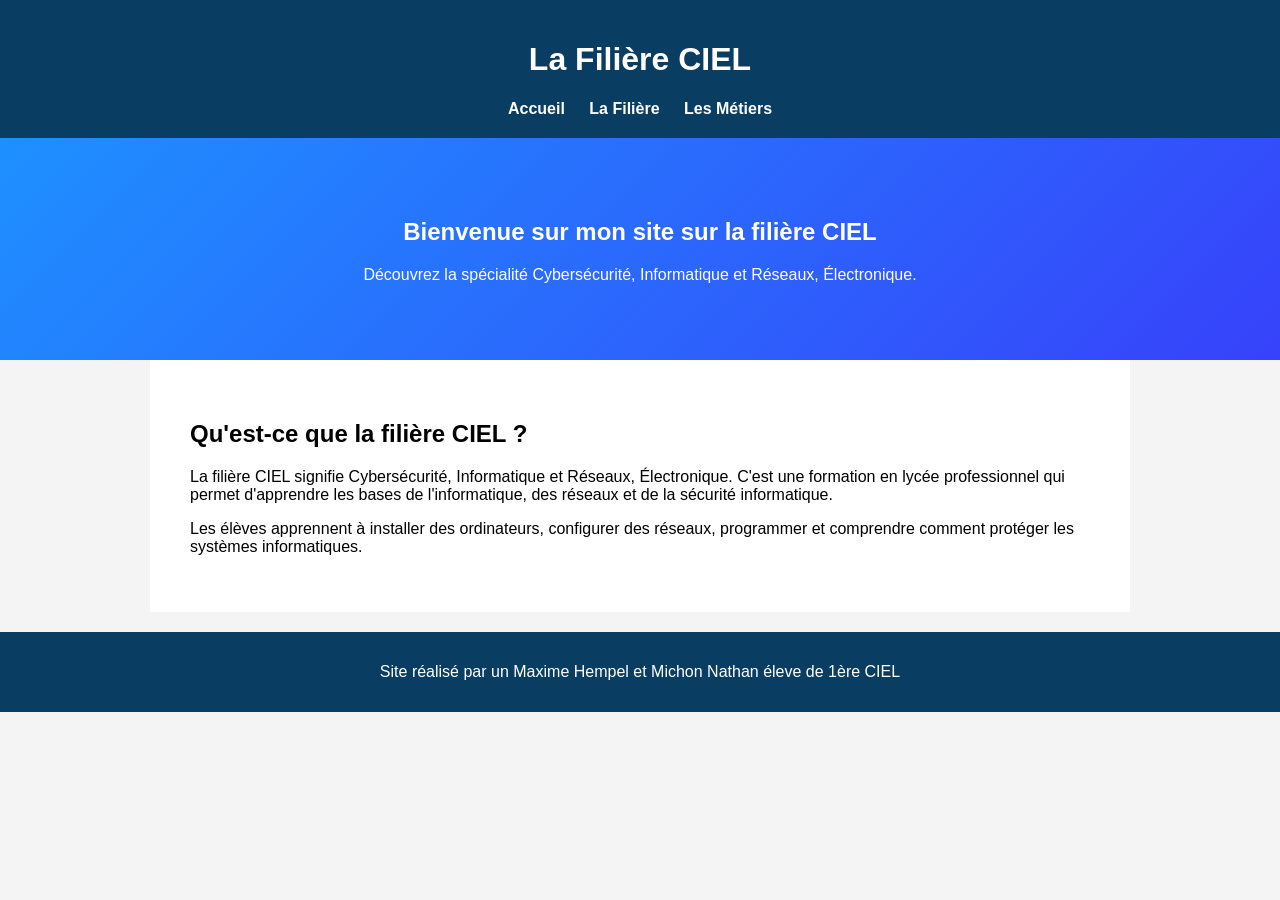
==== commit 27c94551: "feat: Ajout de la page Contact avec formulaire" ====
--- a/index.html
+++ b/index.html
@@ -1,297 +1,44 @@
 <!DOCTYPE html>
 <html lang="fr">
 <head>
-  <meta charset="UTF-8" />
-  <meta name="viewport" content="width=device-width, initial-scale=1.0" />
-  <meta name="description" content="Tout savoir sur la filière CIEL — Cybersécurité, Informatique et réseaux, Électronique — au Bac Pro et BTS." />
-  <title>CIEL — Filière Informatique & Électronique</title>
-  <link rel="stylesheet" href="style.css" />
-  <link rel="icon" href="data:image/svg+xml,<svg xmlns='http://www.w3.org/2000/svg' viewBox='0 0 100 100'><text y='.9em' font-size='90'>💻</text></svg>" />
+    <meta charset="UTF-8">
+    <title>Filière CIEL</title>
+    <link rel="stylesheet" href="style.css">
 </head>
+
 <body>
 
-<!-- ===== NAVIGATION ===== -->
-<nav>
-  <a href="index.html" class="nav-logo">
-    <span>CIEL</span>
-    <span class="badge">Bac Pro · BTS</span>
-  </a>
-  <ul class="nav-links">
-    <li><a href="index.html" class="active">Accueil</a></li>
-    <li><a href="formation.html">La Formation</a></li>
-    <li><a href="metiers.html">Métiers</a></li>
-    <li><a href="#faq">FAQ</a></li>
-    <li><a href="formation.html#programme" class="nav-cta btn btn-primary btn-sm">Voir le programme</a></li>
-  </ul>
-  <div class="burger" aria-label="Menu" role="button" tabindex="0">
-    <span></span><span></span><span></span>
-  </div>
-</nav>
+<header>
+    <h1>La Filière CIEL</h1>
+    <nav>
+        <a href="index.html">Accueil</a>
+        <a href="filiere.html">La Filière</a>
+        <a href="metiers.html">Les Métiers</a>
+    </nav>
+</header>
 
-<!-- ===== HERO ===== -->
 <section class="hero">
-  <div class="hero-blob2"></div>
-  <div class="hero-content">
-    <div class="hero-tag">
-      <svg viewBox="0 0 24 24" fill="none" stroke="currentColor" stroke-width="2"><path d="M13 2L3 14h9l-1 8 10-12h-9l1-8z"/></svg>
-      Filière Technologique
-    </div>
-    <h1>
-      La filière<br>
-      <span class="line-gradient">CIEL</span><br>
-      <span class="line-accent">expliquée simplement</span>
-    </h1>
-    <p class="hero-desc">
-      Cybersécurité, Informatique et réseaux, Électronique Lycée — une formation d'excellence pour intégrer les métiers du numérique et de l'électronique.
-    </p>
-    <div class="hero-btns">
-      <a href="formation.html" class="btn btn-primary">
-        <svg class="btn-icon" viewBox="0 0 24 24" fill="none" stroke="currentColor" stroke-width="2"><path d="M5 12h14M12 5l7 7-7 7"/></svg>
-        Découvrir la formation
-      </a>
-      <a href="metiers.html" class="btn btn-outline">Voir les débouchés</a>
-    </div>
-  </div>
+    <h2>Bienvenue sur mon site sur la filière CIEL</h2>
+    <p>Découvrez la spécialité Cybersécurité, Informatique et Réseaux, Électronique.</p>
 </section>
 
-<!-- ===== STATS ===== -->
-<div class="stats-band">
-  <div class="stats-grid">
-    <div class="stat-item reveal">
-      <div class="stat-number" data-count="3" data-suffix=" spécialités">0 spécialités</div>
-      <div class="stat-label">Cybersécurité · Réseaux · Électronique</div>
-    </div>
-    <div class="stat-item reveal">
-      <div class="stat-number" data-count="2" data-suffix=" ans">0 ans</div>
-      <div class="stat-label">De formation en BTS CIEL</div>
-    </div>
-    <div class="stat-item reveal">
-      <div class="stat-number" data-count="85" data-suffix="%">0%</div>
-      <div class="stat-label">Taux d'insertion professionnelle</div>
-    </div>
-    <div class="stat-item reveal">
-      <div class="stat-number" data-count="28000" data-suffix="€+">0€</div>
-      <div class="stat-label">Salaire médian débutant</div>
-    </div>
-  </div>
-</div>
+<section class="contenu">
+    <h2>Qu'est-ce que la filière CIEL ?</h2>
+    <p>
+        La filière CIEL signifie Cybersécurité, Informatique et Réseaux, Électronique.
+        C'est une formation en lycée professionnel qui permet d'apprendre les bases
+        de l'informatique, des réseaux et de la sécurité informatique.
+    </p>
 
-<!-- ===== C'EST QUOI CIEL ===== -->
-<section id="quoi">
-  <div class="section-inner">
-    <div style="display:grid; grid-template-columns:1fr 1fr; gap:4rem; align-items:center;">
-      <div class="reveal">
-        <div class="section-tag">Présentation</div>
-        <h2 class="section-title">C'est quoi la filière <span style="color:var(--accent)">CIEL</span> ?</h2>
-        <p class="section-sub">
-          CIEL est une filière professionnelle et technologique du secondaire et du supérieur qui forme les techniciens et ingénieurs de demain dans les domaines du numérique et de l'électronique.
-        </p>
-        <p style="color:var(--gris); font-size:.95rem; line-height:1.8; margin-bottom:1.5rem;">
-          Créée pour répondre aux besoins croissants du secteur numérique, la filière CIEL (<strong style="color:var(--blanc)">C</strong>ybersécurité, <strong style="color:var(--blanc)">I</strong>nformatique et réseaux, <strong style="color:var(--blanc)">É</strong>lectronique <strong style="color:var(--blanc)">L</strong>ycée) existe sous deux formes : le <strong style="color:var(--blanc)">Bac Pro CIEL</strong> et le <strong style="color:var(--blanc)">BTS CIEL</strong>.
-        </p>
-        <div style="display:flex; gap:.8rem; flex-wrap:wrap;">
-          <a href="formation.html" class="btn btn-primary btn-sm">En savoir plus</a>
-          <a href="#specialites" class="btn btn-outline btn-sm">Voir les spécialités</a>
-        </div>
-      </div>
-      <div class="reveal" style="display:grid; grid-template-columns:1fr 1fr; gap:1rem;">
-        <div class="spec-card" style="--grad:linear-gradient(90deg,#00d4ff,#0099cc)">
-          <div class="spec-icon">🛡️</div>
-          <h3>Cybersécurité</h3>
-          <p>Protection des systèmes et des données</p>
-        </div>
-        <div class="spec-card" style="--grad:linear-gradient(90deg,#7c3aed,#a855f7)">
-          <div class="spec-icon">🌐</div>
-          <h3>Réseaux</h3>
-          <p>Infrastructure et administration réseau</p>
-        </div>
-        <div class="spec-card" style="grid-column:span 2; --grad:linear-gradient(90deg,#f59e0b,#f97316)">
-          <div class="spec-icon">⚡</div>
-          <h3>Électronique</h3>
-          <p>Systèmes embarqués et circuits intégrés</p>
-        </div>
-      </div>
-    </div>
-  </div>
+    <p>
+        Les élèves apprennent à installer des ordinateurs, configurer des réseaux,
+        programmer et comprendre comment protéger les systèmes informatiques.
+    </p>
 </section>
 
-<!-- ===== LES 3 SPÉCIALITÉS ===== -->
-<section id="specialites" style="background:var(--bleu-mid);">
-  <div class="section-inner">
-    <div class="section-tag reveal">Spécialités</div>
-    <h2 class="section-title reveal">3 domaines d'expertise</h2>
-    <p class="section-sub reveal">Choisissez la voie qui correspond à vos passions et ambitions.</p>
-    <div class="specs-grid">
-
-      <!-- Cybersécurité -->
-      <div class="spec-card reveal" style="--grad:linear-gradient(90deg,#00d4ff,#0099cc)">
-        <div class="spec-icon">🛡️</div>
-        <h3>Cybersécurité</h3>
-        <p>Apprenez à protéger les systèmes d'information contre les menaces numériques. Audit, pentest, gestion des risques, cryptographie...</p>
-        <div class="spec-tag-row">
-          <span class="tag-pill">Pentest</span>
-          <span class="tag-pill">Firewall</span>
-          <span class="tag-pill">RGPD</span>
-          <span class="tag-pill">Cryptographie</span>
-        </div>
-      </div>
-
-      <!-- Informatique & Réseaux -->
-      <div class="spec-card reveal" style="--grad:linear-gradient(90deg,#7c3aed,#a855f7)">
-        <div class="spec-icon">🌐</div>
-        <h3>Informatique & Réseaux</h3>
-        <p>Maîtrisez l'administration des réseaux informatiques, la virtualisation, le cloud et les services système (Linux, Windows Server...).</p>
-        <div class="spec-tag-row">
-          <span class="tag-pill">Linux</span>
-          <span class="tag-pill">Cloud</span>
-          <span class="tag-pill">VLAN</span>
-          <span class="tag-pill">VPN</span>
-        </div>
-      </div>
-
-      <!-- Électronique -->
-      <div class="spec-card reveal" style="--grad:linear-gradient(90deg,#f59e0b,#f97316)">
-        <div class="spec-icon">⚡</div>
-        <h3>Électronique</h3>
-        <p>Concevez et développez des systèmes électroniques embarqués, des objets connectés (IoT) et des cartes à microcontrôleurs.</p>
-        <div class="spec-tag-row">
-          <span class="tag-pill">Arduino</span>
-          <span class="tag-pill">IoT</span>
-          <span class="tag-pill">FPGA</span>
-          <span class="tag-pill">Embarqué</span>
-        </div>
-      </div>
-
-    </div>
-  </div>
-</section>
-
-<!-- ===== POURQUOI CHOISIR CIEL ===== -->
-<section id="pourquoi">
-  <div class="section-inner">
-    <div class="section-tag reveal">Avantages</div>
-    <h2 class="section-title reveal">Pourquoi choisir <span style="color:var(--accent)">CIEL</span> ?</h2>
-    <div style="display:grid; grid-template-columns:repeat(auto-fit, minmax(260px,1fr)); gap:1.2rem; margin-top:2rem;">
-
-      <div class="faq-item reveal">
-        <div style="font-size:1.5rem; margin-bottom:.8rem;">🎯</div>
-        <h4>Secteur en forte demande</h4>
-        <p>Le numérique recrute massivement. Plus de 220 000 postes non pourvus chaque année en France dans l'IT.</p>
-      </div>
-      <div class="faq-item reveal">
-        <div style="font-size:1.5rem; margin-bottom:.8rem;">🏭</div>
-        <h4>Alternance possible</h4>
-        <p>La formation s'adapte à l'alternance (apprentissage ou contrat pro) pour une expérience terrain dès le lycée.</p>
-      </div>
-      <div class="faq-item reveal">
-        <div style="font-size:1.5rem; margin-bottom:.8rem;">📈</div>
-        <h4>Évolution rapide</h4>
-        <p>Progression de carrière accélérée : technicien → expert → chef de projet en quelques années.</p>
-      </div>
-      <div class="faq-item reveal">
-        <div style="font-size:1.5rem; margin-bottom:.8rem;">🌍</div>
-        <h4>Mobilité internationale</h4>
-        <p>Les compétences numériques et électroniques sont universelles, ouvrant des opportunités partout dans le monde.</p>
-      </div>
-      <div class="faq-item reveal">
-        <div style="font-size:1.5rem; margin-bottom:.8rem;">💡</div>
-        <h4>Pratique avant tout</h4>
-        <p>La pédagogie est orientée projets réels, TP en labo, stages et situations professionnelles concrètes.</p>
-      </div>
-      <div class="faq-item reveal">
-        <div style="font-size:1.5rem; margin-bottom:.8rem;">🎓</div>
-        <h4>Double voie</h4>
-        <p>Après le Bac Pro, vous pouvez travailler directement ou poursuivre en BTS, Licence Pro, Bachelor…</p>
-      </div>
-
-    </div>
-  </div>
-</section>
-
-<!-- ===== FAQ ===== -->
-<section id="faq" style="background:var(--bleu-mid);">
-  <div class="section-inner">
-    <div class="section-tag reveal">Questions fréquentes</div>
-    <h2 class="section-title reveal">FAQ CIEL</h2>
-    <div class="faq-grid" style="margin-top:2rem;">
-
-      <div class="faq-item reveal">
-        <h4>Faut-il être fort en maths ?</h4>
-        <p>Des bases en mathématiques sont utiles, surtout en électronique. Mais la filière est surtout orientée pratique et logique, pas calcul pur.</p>
-      </div>
-      <div class="faq-item reveal">
-        <h4>Quelle différence entre Bac Pro et BTS CIEL ?</h4>
-        <p>Le Bac Pro se fait en 3 ans après la 3e et donne accès à l'emploi ou au BTS. Le BTS est un bac+2 en 2 ans après le bac.</p>
-      </div>
-      <div class="faq-item reveal">
-        <h4>Peut-on changer de spécialité ?</h4>
-        <p>La spécialité est choisie au moment de l'inscription au BTS. Un changement en cours d'année est rarement possible mais peut se faire entre les deux années.</p>
-      </div>
-      <div class="faq-item reveal">
-        <h4>Y a-t-il des stages ?</h4>
-        <p>Oui, des périodes de formation en milieu professionnel (PFMP) sont obligatoires, représentant plusieurs semaines en entreprise chaque année.</p>
-      </div>
-      <div class="faq-item reveal">
-        <h4>Quelle est la différence avec le STI2D ?</h4>
-        <p>Le STI2D est un bac technologique général, CIEL est un bac professionnel plus orienté métier et pratique, avec une insertion plus directe.</p>
-      </div>
-      <div class="faq-item reveal">
-        <h4>Le BTS CIEL est-il reconnu par Parcoursup ?</h4>
-        <p>Oui, le BTS CIEL est disponible sur Parcoursup. Il faut postuler comme pour n'importe quel BTS avec lettre de motivation et dossier scolaire.</p>
-      </div>
-
-    </div>
-  </div>
-</section>
-
-<!-- ===== CTA ===== -->
-<section class="cta-section">
-  <div class="reveal">
-    <div class="section-tag" style="display:inline-block; margin-bottom:1rem;">Prêt à vous lancer ?</div>
-    <h2>Construis ton avenir dans le numérique</h2>
-    <p>Explore la formation en détail, découvre les métiers accessibles et prépare ton dossier.</p>
-    <div style="display:flex; gap:1rem; justify-content:center; flex-wrap:wrap;">
-      <a href="formation.html" class="btn btn-primary">Découvrir la formation</a>
-      <a href="metiers.html" class="btn btn-outline">Voir les métiers</a>
-    </div>
-  </div>
-</section>
-
-<!-- ===== FOOTER ===== -->
 <footer>
-  <div class="footer-inner">
-    <div class="footer-top">
-      <div class="footer-brand">
-        <div class="footer-logo"><span>CIEL</span> Informatique</div>
-        <p>Site d'information sur la filière CIEL — Cybersécurité, Informatique et réseaux, Électronique Lycée. Pour les lycéens, étudiants et professionnels.</p>
-      </div>
-      <div class="footer-col">
-        <h5>Navigation</h5>
-        <a href="index.html">Accueil</a>
-        <a href="formation.html">La Formation</a>
-        <a href="metiers.html">Métiers</a>
-        <a href="#faq">FAQ</a>
-      </div>
-      <div class="footer-col">
-        <h5>Spécialités</h5>
-        <a href="formation.html#cybersec">Cybersécurité</a>
-        <a href="formation.html#reseaux">Réseaux</a>
-        <a href="formation.html#elec">Électronique</a>
-      </div>
-      <div class="footer-col">
-        <h5>Ressources</h5>
-        <a href="https://www.education.gouv.fr" target="_blank" rel="noopener">Éducation Nationale</a>
-        <a href="https://www.parcoursup.gouv.fr" target="_blank" rel="noopener">Parcoursup</a>
-        <a href="https://www.onisep.fr" target="_blank" rel="noopener">ONISEP</a>
-      </div>
-    </div>
-    <div class="footer-bottom">
-      <span>© 2024 CIEL Informatique — Site éducatif</span>
-      <span>Fait avec <span>❤️</span> pour les futurs techniciens du numérique</span>
-    </div>
-  </div>
+    <p>Site réalisé par un Maxime Hempel et Michon Nathan éleve de 1ère CIEL</p>
 </footer>
 
-<script src="script.js"></script>
 </body>
 </html>
--- a/style.css
+++ b/style.css
@@ -1,669 +1,45 @@
-/* ===========================
-   CIEL — Stylesheet Global
-   =========================== */
-
-@import url('https://fonts.googleapis.com/css2?family=Syne:wght@400;600;700;800&family=DM+Sans:ital,wght@0,300;0,400;0,500;1,300&display=swap');
-
-/* ---- Variables ---- */
-:root {
-  --bleu:       #0a1628;
-  --bleu-mid:   #112244;
-  --accent:     #00d4ff;
-  --accent2:    #7c3aed;
-  --jaune:      #f59e0b;
-  --blanc:      #f0f6ff;
-  --gris:       #8ba3c7;
-  --card-bg:    rgba(17, 34, 68, 0.7);
-  --border:     rgba(0, 212, 255, 0.15);
-  --radius:     14px;
-  --transition: .35s cubic-bezier(.4,0,.2,1);
+body{
+    font-family: Arial, sans-serif;
+    margin:0;
+    background-color:#f4f4f4;
 }
 
-/* ---- Reset ---- */
-*, *::before, *::after { box-sizing: border-box; margin: 0; padding: 0; }
-html { scroll-behavior: smooth; font-size: 16px; }
-body {
-  font-family: 'DM Sans', sans-serif;
-  background: var(--bleu);
-  color: var(--blanc);
-  overflow-x: hidden;
-  line-height: 1.65;
-}
-img { max-width: 100%; display: block; }
-a { color: inherit; text-decoration: none; }
-ul { list-style: none; }
-
-/* ---- Scrollbar ---- */
-::-webkit-scrollbar { width: 6px; }
-::-webkit-scrollbar-track { background: var(--bleu); }
-::-webkit-scrollbar-thumb { background: var(--accent); border-radius: 3px; }
-
-/* ============================
-   NAVIGATION
-   ============================ */
-nav {
-  position: fixed; top: 0; left: 0; right: 0; z-index: 999;
-  padding: 0 2rem;
-  display: flex; align-items: center; justify-content: space-between;
-  height: 70px;
-  background: rgba(10, 22, 40, 0.85);
-  backdrop-filter: blur(18px);
-  border-bottom: 1px solid var(--border);
-  transition: background var(--transition);
-}
-nav.scrolled { background: rgba(10, 22, 40, 0.98); }
-
-.nav-logo {
-  display: flex; align-items: center; gap: .6rem;
-  font-family: 'Syne', sans-serif;
-  font-size: 1.4rem; font-weight: 800;
-  letter-spacing: -.02em;
-}
-.nav-logo span { color: var(--accent); }
-.nav-logo .badge {
-  font-size: .55rem; font-weight: 700; letter-spacing: .12em;
-  background: var(--accent); color: var(--bleu);
-  padding: 2px 7px; border-radius: 50px; margin-left: 4px;
-  text-transform: uppercase;
+header{
+    background-color:#0a3d62;
+    color:white;
+    padding:20px;
+    text-align:center;
 }
 
-.nav-links { display: flex; align-items: center; gap: .25rem; }
-.nav-links a {
-  padding: .45rem .9rem;
-  border-radius: 8px;
-  font-size: .88rem; font-weight: 500;
-  color: var(--gris);
-  transition: color var(--transition), background var(--transition);
-  position: relative;
-}
-.nav-links a:hover, .nav-links a.active {
-  color: var(--blanc);
-  background: rgba(0,212,255,.08);
-}
-.nav-links a.active::after {
-  content: '';
-  position: absolute; bottom: 4px; left: 50%; transform: translateX(-50%);
-  width: 18px; height: 2px;
-  background: var(--accent); border-radius: 2px;
+nav a{
+    color:white;
+    margin:10px;
+    text-decoration:none;
+    font-weight:bold;
 }
 
-.nav-cta {
-  background: linear-gradient(135deg, var(--accent), var(--accent2));
-  color: var(--bleu) !important;
-  font-weight: 700 !important;
-  padding: .5rem 1.2rem !important;
-}
-.nav-cta:hover { opacity: .85; transform: translateY(-1px); }
-
-/* Burger */
-.burger { display: none; flex-direction: column; gap: 5px; cursor: pointer; padding: 4px; }
-.burger span {
-  display: block; width: 24px; height: 2px;
-  background: var(--blanc); border-radius: 2px;
-  transition: transform .3s, opacity .3s;
-}
-.burger.open span:nth-child(1) { transform: translateY(7px) rotate(45deg); }
-.burger.open span:nth-child(2) { opacity: 0; }
-.burger.open span:nth-child(3) { transform: translateY(-7px) rotate(-45deg); }
-
-/* ============================
-   HERO
-   ============================ */
-.hero {
-  min-height: 100vh;
-  display: flex; align-items: center; justify-content: center;
-  padding: 6rem 2rem 4rem;
-  position: relative;
-  overflow: hidden;
+nav a:hover{
+    text-decoration:underline;
 }
 
-/* Grille animée en fond */
-.hero::before {
-  content: '';
-  position: absolute; inset: 0;
-  background-image:
-    linear-gradient(rgba(0,212,255,.04) 1px, transparent 1px),
-    linear-gradient(90deg, rgba(0,212,255,.04) 1px, transparent 1px);
-  background-size: 60px 60px;
-  animation: gridMove 20s linear infinite;
-}
-@keyframes gridMove {
-  0%   { transform: translateY(0); }
-  100% { transform: translateY(60px); }
+.hero{
+    background:linear-gradient(135deg,#1e90ff,#3742fa);
+    color:white;
+    padding:60px;
+    text-align:center;
 }
 
-/* Blob lumineux */
-.hero::after {
-  content: '';
-  position: absolute;
-  width: 700px; height: 700px;
-  top: -200px; right: -200px;
-  border-radius: 50%;
-  background: radial-gradient(circle, rgba(124,58,237,.25) 0%, transparent 70%);
-  pointer-events: none;
-}
-.hero-blob2 {
-  position: absolute;
-  width: 500px; height: 500px;
-  bottom: -150px; left: -100px;
-  border-radius: 50%;
-  background: radial-gradient(circle, rgba(0,212,255,.15) 0%, transparent 70%);
-  pointer-events: none;
+.contenu{
+    padding:40px;
+    max-width:900px;
+    margin:auto;
+    background:white;
 }
 
-.hero-content {
-  position: relative; z-index: 1;
-  max-width: 820px; text-align: center;
-}
-
-.hero-tag {
-  display: inline-flex; align-items: center; gap: .5rem;
-  background: rgba(0,212,255,.1);
-  border: 1px solid rgba(0,212,255,.3);
-  border-radius: 50px;
-  padding: .4rem 1.1rem;
-  font-size: .78rem; font-weight: 600; letter-spacing: .1em;
-  color: var(--accent); text-transform: uppercase;
-  margin-bottom: 1.5rem;
-  animation: fadeDown .7s ease both;
-}
-.hero-tag svg { width: 14px; height: 14px; }
-
-.hero h1 {
-  font-family: 'Syne', sans-serif;
-  font-size: clamp(2.8rem, 7vw, 5.5rem);
-  font-weight: 800;
-  line-height: 1.05;
-  letter-spacing: -.03em;
-  margin-bottom: 1.5rem;
-  animation: fadeDown .7s .1s ease both;
-}
-.hero h1 .line-accent { color: var(--accent); }
-.hero h1 .line-gradient {
-  background: linear-gradient(135deg, var(--accent), var(--accent2));
-  -webkit-background-clip: text;
-  -webkit-text-fill-color: transparent;
-  background-clip: text;
-}
-
-.hero-desc {
-  font-size: 1.1rem; color: var(--gris); max-width: 580px; margin: 0 auto 2.5rem;
-  animation: fadeDown .7s .2s ease both;
-}
-
-.hero-btns {
-  display: flex; gap: 1rem; justify-content: center; flex-wrap: wrap;
-  animation: fadeDown .7s .3s ease both;
-}
-
-/* ============================
-   BOUTONS
-   ============================ */
-.btn {
-  display: inline-flex; align-items: center; gap: .5rem;
-  padding: .75rem 1.8rem;
-  border-radius: 10px;
-  font-family: 'DM Sans', sans-serif;
-  font-size: .95rem; font-weight: 600;
-  cursor: pointer; border: none;
-  transition: transform var(--transition), box-shadow var(--transition), opacity var(--transition);
-  text-decoration: none;
-}
-.btn:hover { transform: translateY(-2px); }
-.btn:active { transform: translateY(0); }
-
-.btn-primary {
-  background: linear-gradient(135deg, var(--accent), #0099cc);
-  color: var(--bleu);
-  box-shadow: 0 4px 24px rgba(0,212,255,.3);
-}
-.btn-primary:hover { box-shadow: 0 8px 32px rgba(0,212,255,.45); }
-
-.btn-outline {
-  background: transparent;
-  color: var(--blanc);
-  border: 1px solid rgba(255,255,255,.2);
-}
-.btn-outline:hover { background: rgba(255,255,255,.06); border-color: rgba(255,255,255,.4); }
-
-.btn-purple {
-  background: linear-gradient(135deg, var(--accent2), #a855f7);
-  color: #fff;
-  box-shadow: 0 4px 24px rgba(124,58,237,.3);
-}
-.btn-purple:hover { box-shadow: 0 8px 32px rgba(124,58,237,.45); }
-
-.btn-sm { padding: .5rem 1.1rem; font-size: .82rem; border-radius: 8px; }
-.btn-icon { width: 18px; height: 18px; flex-shrink: 0; }
-
-/* ============================
-   SECTIONS COMMUNES
-   ============================ */
-section { padding: 6rem 2rem; }
-
-.section-inner { max-width: 1140px; margin: 0 auto; }
-
-.section-tag {
-  display: inline-block;
-  background: rgba(0,212,255,.1);
-  border: 1px solid rgba(0,212,255,.25);
-  border-radius: 50px;
-  padding: .3rem .9rem;
-  font-size: .72rem; font-weight: 700; letter-spacing: .12em;
-  color: var(--accent); text-transform: uppercase;
-  margin-bottom: 1rem;
-}
-
-.section-title {
-  font-family: 'Syne', sans-serif;
-  font-size: clamp(2rem, 4vw, 3rem);
-  font-weight: 800; letter-spacing: -.025em;
-  line-height: 1.1;
-  margin-bottom: 1rem;
-}
-
-.section-sub { color: var(--gris); max-width: 560px; margin-bottom: 3rem; font-size: 1.05rem; }
-
-/* ============================
-   STATS BAND
-   ============================ */
-.stats-band {
-  background: linear-gradient(135deg, var(--bleu-mid), #0d1f40);
-  border-top: 1px solid var(--border);
-  border-bottom: 1px solid var(--border);
-  padding: 3rem 2rem;
-}
-.stats-grid {
-  max-width: 1140px; margin: 0 auto;
-  display: grid; grid-template-columns: repeat(4, 1fr);
-  gap: 2rem; text-align: center;
-}
-.stat-item {}
-.stat-number {
-  font-family: 'Syne', sans-serif;
-  font-size: 2.8rem; font-weight: 800;
-  color: var(--accent);
-  line-height: 1;
-}
-.stat-label { font-size: .82rem; color: var(--gris); margin-top: .4rem; letter-spacing: .04em; }
-
-/* ============================
-   CARDS SPÉCIALITÉS
-   ============================ */
-.specs-grid {
-  display: grid;
-  grid-template-columns: repeat(auto-fit, minmax(300px, 1fr));
-  gap: 1.5rem;
-}
-
-.spec-card {
-  background: var(--card-bg);
-  border: 1px solid var(--border);
-  border-radius: var(--radius);
-  padding: 2rem;
-  position: relative;
-  overflow: hidden;
-  transition: transform var(--transition), border-color var(--transition), box-shadow var(--transition);
-  cursor: pointer;
-}
-.spec-card::before {
-  content: '';
-  position: absolute; top: 0; left: 0; right: 0;
-  height: 3px;
-  background: var(--grad, linear-gradient(90deg, var(--accent), var(--accent2)));
-  opacity: 0;
-  transition: opacity var(--transition);
-}
-.spec-card:hover { transform: translateY(-5px); border-color: rgba(0,212,255,.35); box-shadow: 0 20px 50px rgba(0,0,0,.4); }
-.spec-card:hover::before { opacity: 1; }
-
-.spec-icon {
-  width: 52px; height: 52px;
-  background: rgba(0,212,255,.1);
-  border: 1px solid rgba(0,212,255,.2);
-  border-radius: 12px;
-  display: flex; align-items: center; justify-content: center;
-  margin-bottom: 1.2rem;
-  font-size: 1.5rem;
-}
-.spec-card h3 {
-  font-family: 'Syne', sans-serif;
-  font-size: 1.15rem; font-weight: 700;
-  margin-bottom: .6rem;
-}
-.spec-card p { font-size: .9rem; color: var(--gris); line-height: 1.6; }
-.spec-tag-row { display: flex; flex-wrap: wrap; gap: .4rem; margin-top: 1.2rem; }
-.tag-pill {
-  background: rgba(0,212,255,.08);
-  border: 1px solid rgba(0,212,255,.15);
-  border-radius: 50px;
-  padding: .2rem .7rem;
-  font-size: .72rem; color: var(--accent); font-weight: 500;
-}
-
-/* ============================
-   PROGRAMME / ACCORDION
-   ============================ */
-.programme-section { background: var(--bleu-mid); }
-
-.accordion-list { display: flex; flex-direction: column; gap: .75rem; max-width: 780px; }
-
-.accordion-item {
-  background: var(--card-bg);
-  border: 1px solid var(--border);
-  border-radius: var(--radius);
-  overflow: hidden;
-}
-.accordion-header {
-  width: 100%;
-  display: flex; align-items: center; justify-content: space-between;
-  padding: 1.1rem 1.4rem;
-  background: none; border: none; cursor: pointer;
-  color: var(--blanc);
-  font-family: 'DM Sans', sans-serif;
-  font-size: .97rem; font-weight: 600;
-  text-align: left;
-  transition: background var(--transition);
-  gap: 1rem;
-}
-.accordion-header:hover { background: rgba(0,212,255,.05); }
-.accordion-icon {
-  width: 22px; height: 22px; flex-shrink: 0;
-  border-radius: 50%;
-  background: rgba(0,212,255,.12);
-  display: flex; align-items: center; justify-content: center;
-  transition: transform var(--transition), background var(--transition);
-}
-.accordion-icon svg { width: 12px; height: 12px; stroke: var(--accent); }
-.accordion-item.open .accordion-icon { transform: rotate(180deg); background: var(--accent); }
-.accordion-item.open .accordion-icon svg { stroke: var(--bleu); }
-
-.accordion-body {
-  max-height: 0; overflow: hidden;
-  transition: max-height .4s cubic-bezier(.4,0,.2,1), padding .3s;
-}
-.accordion-body.open { max-height: 600px; }
-.accordion-body-inner {
-  padding: 0 1.4rem 1.4rem;
-  color: var(--gris); font-size: .9rem; line-height: 1.7;
-}
-.accordion-body-inner ul { margin-top: .6rem; padding-left: 1rem; }
-.accordion-body-inner li { margin-bottom: .35rem; position: relative; }
-.accordion-body-inner li::before {
-  content: '→'; position: absolute; left: -1rem; color: var(--accent);
-}
-
-/* ============================
-   DÉBOUCHÉS CARDS
-   ============================ */
-.metiers-grid {
-  display: grid;
-  grid-template-columns: repeat(auto-fit, minmax(260px, 1fr));
-  gap: 1.5rem;
-}
-.metier-card {
-  background: var(--card-bg);
-  border: 1px solid var(--border);
-  border-radius: var(--radius);
-  padding: 1.8rem;
-  display: flex; flex-direction: column;
-  transition: transform var(--transition), border-color var(--transition);
-}
-.metier-card:hover { transform: translateY(-4px); border-color: rgba(124,58,237,.4); }
-.metier-card .emoji { font-size: 2rem; margin-bottom: 1rem; }
-.metier-card h3 {
-  font-family: 'Syne', sans-serif; font-weight: 700;
-  margin-bottom: .5rem; font-size: 1rem;
-}
-.metier-card p { font-size: .85rem; color: var(--gris); flex: 1; }
-.metier-card .salary {
-  margin-top: 1rem;
-  font-size: .78rem; font-weight: 700;
-  color: var(--jaune);
-  background: rgba(245,158,11,.1);
-  border: 1px solid rgba(245,158,11,.2);
-  padding: .25rem .7rem; border-radius: 50px;
-  display: inline-block;
-}
-
-/* ============================
-   POURSUITE ETUDES
-   ============================ */
-.etudes-grid {
-  display: grid;
-  grid-template-columns: repeat(auto-fit, minmax(200px, 1fr));
-  gap: 1.2rem;
-}
-.etude-card {
-  background: var(--card-bg);
-  border: 1px solid var(--border);
-  border-radius: var(--radius);
-  padding: 1.5rem;
-  text-align: center;
-  transition: transform var(--transition), border-color var(--transition);
-}
-.etude-card:hover { transform: translateY(-4px); border-color: rgba(0,212,255,.35); }
-.etude-card .niveau {
-  font-family: 'Syne', sans-serif;
-  font-size: 1.8rem; font-weight: 800;
-  color: var(--accent);
-}
-.etude-card h4 { font-size: .9rem; font-weight: 600; margin: .4rem 0 .3rem; }
-.etude-card p { font-size: .78rem; color: var(--gris); }
-
-/* ============================
-   TIMELINE
-   ============================ */
-.timeline { position: relative; max-width: 700px; padding-left: 2rem; }
-.timeline::before {
-  content: '';
-  position: absolute; left: 0; top: 0; bottom: 0;
-  width: 2px;
-  background: linear-gradient(to bottom, var(--accent), var(--accent2));
-}
-.tl-item { position: relative; margin-bottom: 2.5rem; }
-.tl-dot {
-  position: absolute; left: -2.55rem; top: 4px;
-  width: 14px; height: 14px;
-  border-radius: 50%;
-  background: var(--accent);
-  border: 3px solid var(--bleu);
-  box-shadow: 0 0 0 3px rgba(0,212,255,.2);
-}
-.tl-year {
-  font-size: .72rem; font-weight: 700; letter-spacing: .12em;
-  color: var(--accent); text-transform: uppercase;
-  margin-bottom: .3rem;
-}
-.tl-item h3 {
-  font-family: 'Syne', sans-serif; font-weight: 700;
-  font-size: 1rem; margin-bottom: .35rem;
-}
-.tl-item p { font-size: .88rem; color: var(--gris); }
-
-/* ============================
-   FAQ
-   ============================ */
-.faq-grid { display: grid; grid-template-columns: repeat(auto-fit, minmax(300px, 1fr)); gap: 1.2rem; }
-.faq-item {
-  background: var(--card-bg);
-  border: 1px solid var(--border);
-  border-radius: var(--radius);
-  padding: 1.5rem;
-}
-.faq-item h4 { font-family: 'Syne', sans-serif; font-weight: 700; margin-bottom: .5rem; font-size: .95rem; }
-.faq-item p { font-size: .87rem; color: var(--gris); }
-
-/* ============================
-   CTA SECTION
-   ============================ */
-.cta-section {
-  background: linear-gradient(135deg, rgba(124,58,237,.15), rgba(0,212,255,.1));
-  border-top: 1px solid var(--border);
-  border-bottom: 1px solid var(--border);
-  text-align: center; padding: 6rem 2rem;
-}
-.cta-section h2 {
-  font-family: 'Syne', sans-serif;
-  font-size: clamp(1.8rem, 4vw, 3rem);
-  font-weight: 800; margin-bottom: 1rem;
-}
-.cta-section p { color: var(--gris); max-width: 500px; margin: 0 auto 2rem; }
-
-/* ============================
-   FOOTER
-   ============================ */
-footer {
-  background: #060f1e;
-  border-top: 1px solid var(--border);
-  padding: 4rem 2rem 2rem;
-}
-.footer-inner { max-width: 1140px; margin: 0 auto; }
-.footer-top {
-  display: grid;
-  grid-template-columns: 1.5fr repeat(3, 1fr);
-  gap: 3rem;
-  margin-bottom: 3rem;
-}
-.footer-brand { }
-.footer-logo {
-  font-family: 'Syne', sans-serif;
-  font-size: 1.3rem; font-weight: 800;
-  margin-bottom: .8rem;
-}
-.footer-logo span { color: var(--accent); }
-.footer-brand p { font-size: .85rem; color: var(--gris); line-height: 1.7; }
-
-.footer-col h5 {
-  font-family: 'Syne', sans-serif;
-  font-size: .85rem; font-weight: 700;
-  letter-spacing: .08em; text-transform: uppercase;
-  color: var(--blanc); margin-bottom: 1.1rem;
-}
-.footer-col a {
-  display: block; font-size: .85rem;
-  color: var(--gris); margin-bottom: .5rem;
-  transition: color var(--transition);
-}
-.footer-col a:hover { color: var(--accent); }
-
-.footer-bottom {
-  border-top: 1px solid var(--border);
-  padding-top: 1.5rem;
-  display: flex; justify-content: space-between; align-items: center;
-  flex-wrap: wrap; gap: 1rem;
-  font-size: .8rem; color: var(--gris);
-}
-.footer-bottom span { color: var(--accent); }
-
-/* ============================
-   PAGE INTERNE HERO
-   ============================ */
-.page-hero {
-  padding: 9rem 2rem 4rem;
-  text-align: center;
-  position: relative; overflow: hidden;
-}
-.page-hero::before {
-  content: '';
-  position: absolute; inset: 0;
-  background-image:
-    linear-gradient(rgba(0,212,255,.03) 1px, transparent 1px),
-    linear-gradient(90deg, rgba(0,212,255,.03) 1px, transparent 1px);
-  background-size: 50px 50px;
-}
-.page-hero-content { position: relative; z-index: 1; max-width: 700px; margin: 0 auto; }
-.page-hero h1 {
-  font-family: 'Syne', sans-serif;
-  font-size: clamp(2.2rem, 5vw, 3.8rem);
-  font-weight: 800; letter-spacing: -.025em; margin-bottom: 1rem;
-}
-.page-hero p { color: var(--gris); font-size: 1.05rem; }
-
-/* ============================
-   REVEAL ANIMATIONS
-   ============================ */
-.reveal {
-  opacity: 0; transform: translateY(30px);
-  transition: opacity .7s ease, transform .7s ease;
-}
-.reveal.visible { opacity: 1; transform: none; }
-
-@keyframes fadeDown {
-  from { opacity: 0; transform: translateY(-20px); }
-  to   { opacity: 1; transform: none; }
-}
-
-/* ============================
-   BREADCRUMB
-   ============================ */
-.breadcrumb {
-  max-width: 1140px; margin: 0 auto;
-  display: flex; align-items: center; gap: .5rem;
-  font-size: .8rem; color: var(--gris);
-  padding: 1.2rem 2rem 0;
-}
-.breadcrumb a { color: var(--accent); }
-.breadcrumb a:hover { text-decoration: underline; }
-.breadcrumb svg { width: 12px; }
-
-/* ============================
-   TABS
-   ============================ */
-.tabs-nav {
-  display: flex; gap: .4rem; flex-wrap: wrap;
-  margin-bottom: 2rem;
-  border-bottom: 1px solid var(--border);
-  padding-bottom: .5rem;
-}
-.tab-btn {
-  padding: .55rem 1.2rem;
-  border-radius: 8px 8px 0 0;
-  background: none; border: none; cursor: pointer;
-  font-family: 'DM Sans', sans-serif;
-  font-size: .88rem; font-weight: 500;
-  color: var(--gris);
-  transition: color var(--transition), background var(--transition);
-}
-.tab-btn.active { color: var(--accent); background: rgba(0,212,255,.06); }
-.tab-btn:hover:not(.active) { color: var(--blanc); }
-
-.tab-panel { display: none; }
-.tab-panel.active { display: block; }
-
-/* ============================
-   PROGRESS BARS
-   ============================ */
-.skill-bar { margin-bottom: 1.2rem; }
-.skill-bar-top { display: flex; justify-content: space-between; margin-bottom: .4rem; font-size: .85rem; }
-.skill-bar-track {
-  height: 6px; background: rgba(255,255,255,.06);
-  border-radius: 3px; overflow: hidden;
-}
-.skill-bar-fill {
-  height: 100%; border-radius: 3px;
-  background: linear-gradient(90deg, var(--accent), var(--accent2));
-  width: 0%;
-  transition: width 1.2s cubic-bezier(.4,0,.2,1);
-}
-
-/* ============================
-   RESPONSIVE
-   ============================ */
-@media (max-width: 900px) {
-  .stats-grid { grid-template-columns: repeat(2, 1fr); }
-  .footer-top { grid-template-columns: 1fr 1fr; }
-}
-
-@media (max-width: 640px) {
-  nav { padding: 0 1rem; }
-  .nav-links { display: none; flex-direction: column; position: fixed; inset: 70px 0 0; background: rgba(10,22,40,.98); padding: 2rem; gap: .5rem; }
-  .nav-links.open { display: flex; }
-  .nav-links a { padding: .9rem 1rem; font-size: 1rem; }
-  .burger { display: flex; }
-  section { padding: 4rem 1.2rem; }
-  .stats-grid { grid-template-columns: repeat(2, 1fr); }
-  .footer-top { grid-template-columns: 1fr; gap: 2rem; }
-  .hero-btns { flex-direction: column; align-items: center; }
-  .btn { width: 100%; justify-content: center; max-width: 300px; }
+footer{
+    background:#0a3d62;
+    color:white;
+    text-align:center;
+    padding:15px;
+    margin-top:20px;
 }
